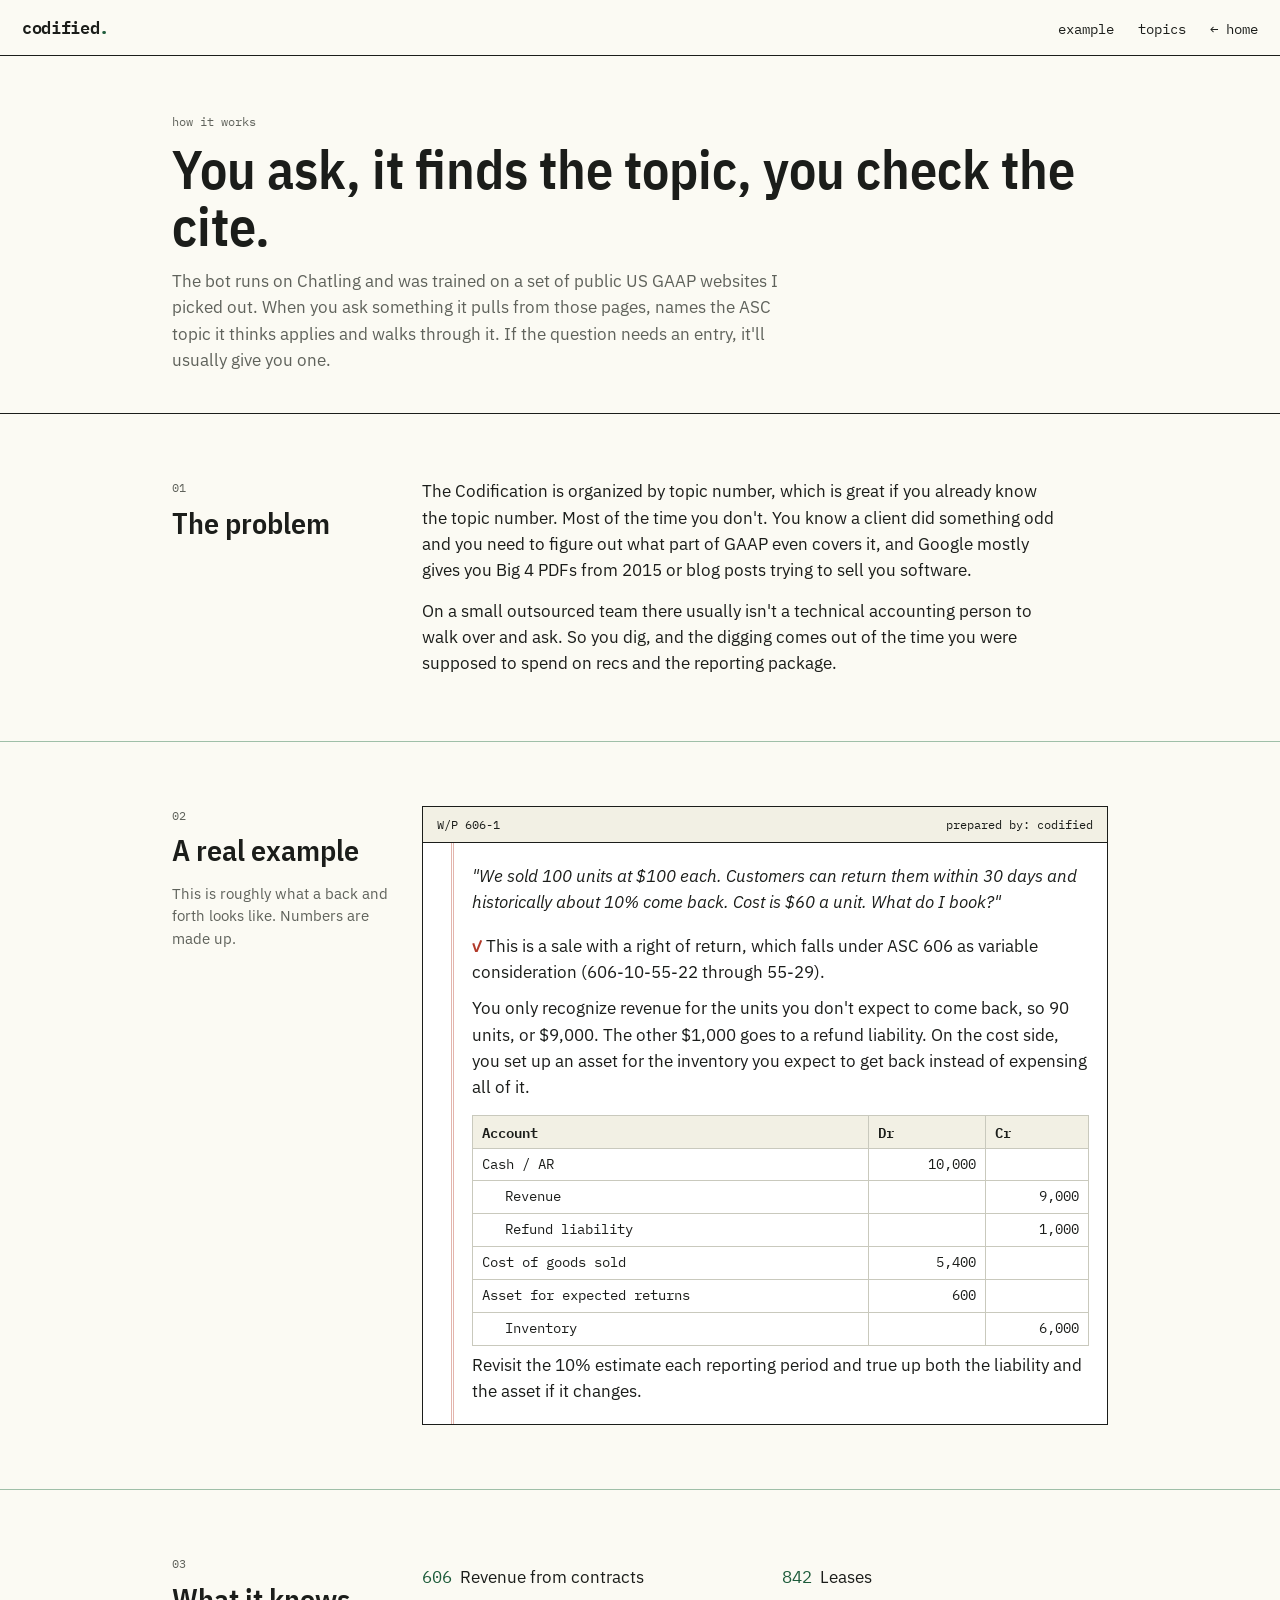
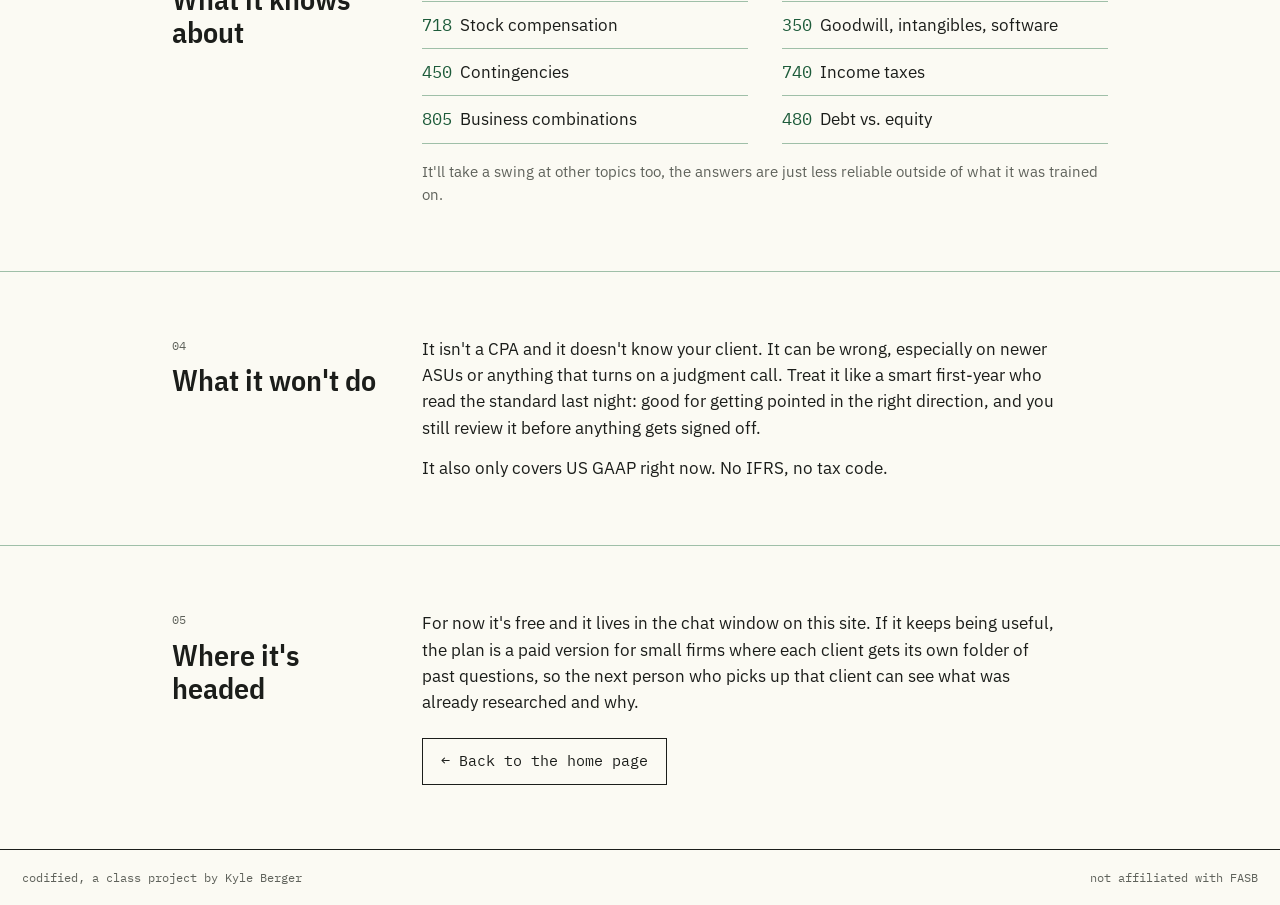
==== services.html @ b6f4003d "Bust stylesheet cache" ====
<!DOCTYPE html>
<html lang="en">
<head>
  <meta charset="UTF-8">
  <meta name="viewport" content="width=device-width, initial-scale=1.0">
  <title>how it works | codified</title>
  <meta name="description" content="How the Codified chatbot answers US GAAP questions, with a worked example.">
  <link rel="preconnect" href="https://fonts.googleapis.com">
  <link rel="preconnect" href="https://fonts.gstatic.com" crossorigin>
  <link href="https://fonts.googleapis.com/css2?family=IBM+Plex+Mono:wght@400;600&family=IBM+Plex+Sans+Condensed:wght@600&family=IBM+Plex+Sans:ital,wght@0,400;0,600;1,400&display=swap" rel="stylesheet">
  <link rel="stylesheet" href="style.css?v=2">
</head>
<body>

  <div class="bar">
    <a class="mark" href="index.html">codified<b>.</b></a>
    <nav>
      <a href="#example">example</a>
      <a href="#covers">topics</a>
      <a href="index.html">&larr; home</a>
    </nav>
  </div>

  <header class="pagehead">
    <div class="wrap">
      <span class="label">how it works</span>
      <h1>You ask, it finds the topic, you check the cite.</h1>
      <p>The bot runs on Chatling and was trained on a set of public US GAAP websites I picked out. When you ask something it pulls from those pages, names the ASC topic it thinks applies and walks through it. If the question needs an entry, it'll usually give you one.</p>
    </div>
  </header>

  <section class="block">
    <div class="wrap split">
      <div><span class="label">01</span><h2>The problem</h2></div>
      <div class="prose">
        <p>The Codification is organized by topic number, which is great if you already know the topic number. Most of the time you don't. You know a client did something odd and you need to figure out what part of GAAP even covers it, and Google mostly gives you Big 4 PDFs from 2015 or blog posts trying to sell you software.</p>
        <p>On a small outsourced team there usually isn't a technical accounting person to walk over and ask. So you dig, and the digging comes out of the time you were supposed to spend on recs and the reporting package.</p>
      </div>
    </div>
  </section>

  <section class="block" id="example">
    <div class="wrap split">
      <div><span class="label">02</span><h2>A real example</h2><p style="color:var(--pencil);font-size:.92rem;margin-top:10px">This is roughly what a back and forth looks like. Numbers are made up.</p></div>
      <div class="workpaper">
        <div class="wp-top"><span>W/P 606-1</span><span>prepared by: codified</span></div>
        <div class="wp-body">
          <p class="wp-q">"We sold 100 units at $100 each. Customers can return them within 30 days and historically about 10% come back. Cost is $60 a unit. What do I book?"</p>
          <div class="wp-a">
            <p><span class="tick">&#10003;</span> This is a sale with a right of return, which falls under ASC 606 as variable consideration (606-10-55-22 through 55-29).</p>
            <p>You only recognize revenue for the units you don't expect to come back, so 90 units, or $9,000. The other $1,000 goes to a refund liability. On the cost side, you set up an asset for the inventory you expect to get back instead of expensing all of it.</p>
            <table class="je">
              <tr><th>Account</th><th>Dr</th><th>Cr</th></tr>
              <tr><td>Cash / AR</td><td class="n">10,000</td><td></td></tr>
              <tr><td class="cr">Revenue</td><td></td><td class="n">9,000</td></tr>
              <tr><td class="cr">Refund liability</td><td></td><td class="n">1,000</td></tr>
              <tr><td>Cost of goods sold</td><td class="n">5,400</td><td></td></tr>
              <tr><td>Asset for expected returns</td><td class="n">600</td><td></td></tr>
              <tr><td class="cr">Inventory</td><td></td><td class="n">6,000</td></tr>
            </table>
            <p>Revisit the 10% estimate each reporting period and true up both the liability and the asset if it changes.</p>
          </div>
        </div>
      </div>
    </div>
  </section>

  <section class="block" id="covers">
    <div class="wrap split">
      <div><span class="label">03</span><h2>What it knows about</h2></div>
      <div>
        <div class="topics">
          <div><code>606</code>Revenue from contracts</div>
          <div><code>842</code>Leases</div>
          <div><code>718</code>Stock compensation</div>
          <div><code>350</code>Goodwill, intangibles, software</div>
          <div><code>450</code>Contingencies</div>
          <div><code>740</code>Income taxes</div>
          <div><code>805</code>Business combinations</div>
          <div><code>480</code>Debt vs. equity</div>
        </div>
        <p style="margin-top:16px;color:var(--pencil);font-size:.95rem">It'll take a swing at other topics too, the answers are just less reliable outside of what it was trained on.</p>
      </div>
    </div>
  </section>

  <section class="block">
    <div class="wrap split">
      <div><span class="label">04</span><h2>What it won't do</h2></div>
      <div class="prose">
        <p>It isn't a CPA and it doesn't know your client. It can be wrong, especially on newer ASUs or anything that turns on a judgment call. Treat it like a smart first-year who read the standard last night: good for getting pointed in the right direction, and you still review it before anything gets signed off.</p>
        <p>It also only covers US GAAP right now. No IFRS, no tax code.</p>
      </div>
    </div>
  </section>

  <section class="block">
    <div class="wrap split">
      <div><span class="label">05</span><h2>Where it's headed</h2></div>
      <div class="prose">
        <p>For now it's free and it lives in the chat window on this site. If it keeps being useful, the plan is a paid version for small firms where each client gets its own folder of past questions, so the next person who picks up that client can see what was already researched and why.</p>
        <p style="margin-top:22px"><a class="btn plain" href="index.html">&larr; Back to the home page</a></p>
      </div>
    </div>
  </section>

  <footer>
    <span>codified, a class project by Kyle Berger</span>
    <span>not affiliated with FASB</span>
  </footer>

  <!-- chatbot -->
  <script> window.chtlConfig = { chatbotId: "2734689497" } </script>
  <script async data-id="2734689497" id="chtl-script" type="text/javascript" src="https://chatling.ai/js/embed.js"></script>
</body>
</html>
---- style.css ----
:root {
  --paper: #fbfaf3;
  --paper-2: #f2f0e4;
  --rule: #cfe0d3;
  --rule-strong: #9fbfa8;
  --ink: #1b1d1a;
  --pencil: #5f625b;
  --green: #1d5b3a;
  --green-dark: #123d27;
  --red: #b23a2a;
  --mono: "IBM Plex Mono", ui-monospace, Menlo, Consolas, monospace;
  --sans: "IBM Plex Sans", Arial, sans-serif;
  --cond: "IBM Plex Sans Condensed", "Arial Narrow", sans-serif;
}

* { box-sizing: border-box; margin: 0; padding: 0; }
body {
  font-family: var(--sans);
  font-size: 17px;
  line-height: 1.55;
  color: var(--ink);
  background: var(--paper);
}
a { color: var(--green); }
.wrap { max-width: 980px; margin: 0 auto; padding: 0 22px; }

/* top bar */
.bar {
  display: flex; justify-content: space-between; align-items: baseline;
  padding: 14px 22px; border-bottom: 1px solid var(--ink);
  background: var(--paper); position: relative; z-index: 5;
}
.mark { font-family: var(--mono); font-weight: 600; font-size: 1.05rem; color: var(--ink); text-decoration: none; letter-spacing: -0.02em; }
.mark b { color: var(--green); }
.bar nav a { font-family: var(--mono); font-size: 0.85rem; color: var(--ink); margin-left: 20px; text-decoration: none; }
.bar nav a:hover { text-decoration: underline; }

/* hero */
.hero { position: relative; height: 82vh; min-height: 520px; overflow: hidden; background: #222; border-bottom: 1px solid var(--ink); }
.hero video { position: absolute; inset: 0; width: 100%; height: 100%; object-fit: cover; }
.hero-text {
  position: absolute; left: 0; bottom: 0; max-width: 620px;
  background: var(--paper); padding: 26px 30px 28px 22px;
  border-top: 1px solid var(--ink); border-right: 1px solid var(--ink);
}
.hero-text h1 { font-family: var(--cond); font-weight: 600; font-size: clamp(2rem, 4.6vw, 3.2rem); line-height: 1.05; letter-spacing: -0.01em; margin-bottom: 12px; }
.hero-text p { color: var(--pencil); margin-bottom: 18px; }

.btn {
  display: inline-block; font-family: var(--mono); font-size: 0.92rem;
  background: var(--green); color: #fff; text-decoration: none;
  padding: 11px 18px; border: 1px solid var(--green-dark);
}
.btn:hover { background: var(--green-dark); }
.btn.plain { background: transparent; color: var(--ink); border-color: var(--ink); }
.btn.plain:hover { background: var(--paper-2); }

/* sections */
.block { padding: 64px 0; border-bottom: 1px solid var(--rule-strong); }
.block:last-of-type { border-bottom: 0; }
h2 { font-family: var(--cond); font-weight: 600; font-size: 1.9rem; line-height: 1.1; margin-bottom: 16px; }
.label { font-family: var(--mono); font-size: 0.78rem; color: var(--pencil); display: block; margin-bottom: 8px; }
.prose { max-width: 640px; }
.prose p + p { margin-top: 14px; }

.split { display: grid; grid-template-columns: 220px 1fr; gap: 30px; }

/* question rows */
.qlist { list-style: none; border-top: 1px solid var(--ink); }
.qlist li { display: grid; grid-template-columns: 90px 1fr; gap: 16px; padding: 12px 0; border-bottom: 1px solid var(--rule-strong); }
.qlist code { font-family: var(--mono); color: var(--green); font-size: 0.9rem; padding-top: 2px; }

/* adding machine tape (x-factor) */
.tape-zone { background: var(--paper-2); }
.tape-layout { display: grid; grid-template-columns: 1fr 340px; gap: 40px; align-items: start; }
.tape {
  background: #fffef9; font-family: var(--mono); font-size: 0.95rem;
  padding: 22px 22px 30px; border: 1px solid #ddd8c4;
  box-shadow: 2px 3px 0 #d8d3bd;
  -webkit-mask: linear-gradient(#000 0 0) top/100% calc(100% - 10px) no-repeat,
    radial-gradient(circle 6px at 8px 100%, transparent 6px, #000 6.5px) bottom/16px 12px repeat-x;
          mask: linear-gradient(#000 0 0) top/100% calc(100% - 10px) no-repeat,
    radial-gradient(circle 6px at 8px 100%, transparent 6px, #000 6.5px) bottom/16px 12px repeat-x;
}
.tape .line { display: flex; justify-content: space-between; padding: 3px 0; opacity: 0; }
.tape .line.on { opacity: 1; }
.tape .line span:last-child { min-width: 7ch; text-align: right; }
.tape .desc { color: var(--pencil); font-size: 0.82rem; }
.tape .total { margin-top: 8px; padding-top: 8px; border-top: 1px dashed #aaa; font-weight: 600; }
.tape .total span:last-child { border-bottom: 3px double var(--ink); }
.tape .neg { color: var(--red); }
.tape-head { text-align: center; color: var(--pencil); font-size: 0.78rem; margin-bottom: 12px; letter-spacing: 0.08em; }

.xnote { margin-top: 34px; font-size: 0.9rem; color: var(--pencil); max-width: 640px; border-top: 1px solid var(--ink); padding-top: 12px; }

/* page 2 */
.pagehead { padding: 56px 0 40px; border-bottom: 1px solid var(--ink); }
.pagehead h1 { font-family: var(--cond); font-weight: 600; font-size: clamp(2.2rem, 5vw, 3.4rem); line-height: 1.05; margin-bottom: 14px; }
.pagehead p { max-width: 640px; color: var(--pencil); }

.workpaper { border: 1px solid var(--ink); background: #fff; }
.wp-top { display: flex; justify-content: space-between; font-family: var(--mono); font-size: 0.78rem; padding: 8px 14px; border-bottom: 1px solid var(--ink); background: var(--paper-2); }
.wp-body { padding: 20px 18px; border-left: 3px double #e3b5ad; margin-left: 28px; }
.wp-q { font-style: italic; margin-bottom: 16px; }
.wp-a p + p { margin-top: 10px; }
.tick { font-family: var(--mono); color: var(--red); font-weight: 600; }
.je { width: 100%; border-collapse: collapse; font-family: var(--mono); font-size: 0.88rem; margin: 14px 0 6px; background: #fff; }
.je th, .je td { border: 1px solid #c9c9bd; padding: 5px 9px; text-align: left; }
.je th { background: var(--paper-2); font-weight: 600; }
.je td.n { text-align: right; }
.je td.cr { padding-left: 32px; }

.topics { display: grid; grid-template-columns: 1fr 1fr; column-gap: 34px; }
.topics div { padding: 10px 0; border-bottom: 1px solid var(--rule-strong); }
.topics code { font-family: var(--mono); color: var(--green); margin-right: 8px; }

footer { border-top: 1px solid var(--ink); padding: 18px 22px; font-family: var(--mono); font-size: 0.78rem; color: var(--pencil); display: flex; justify-content: space-between; flex-wrap: wrap; gap: 8px; }

@media (max-width: 780px) {
  .split, .tape-layout, .topics { grid-template-columns: 1fr; }
  .hero-text { right: 0; max-width: none; border-right: 0; }
  .bar nav a { margin-left: 12px; }
  .qlist li { grid-template-columns: 70px 1fr; }
}
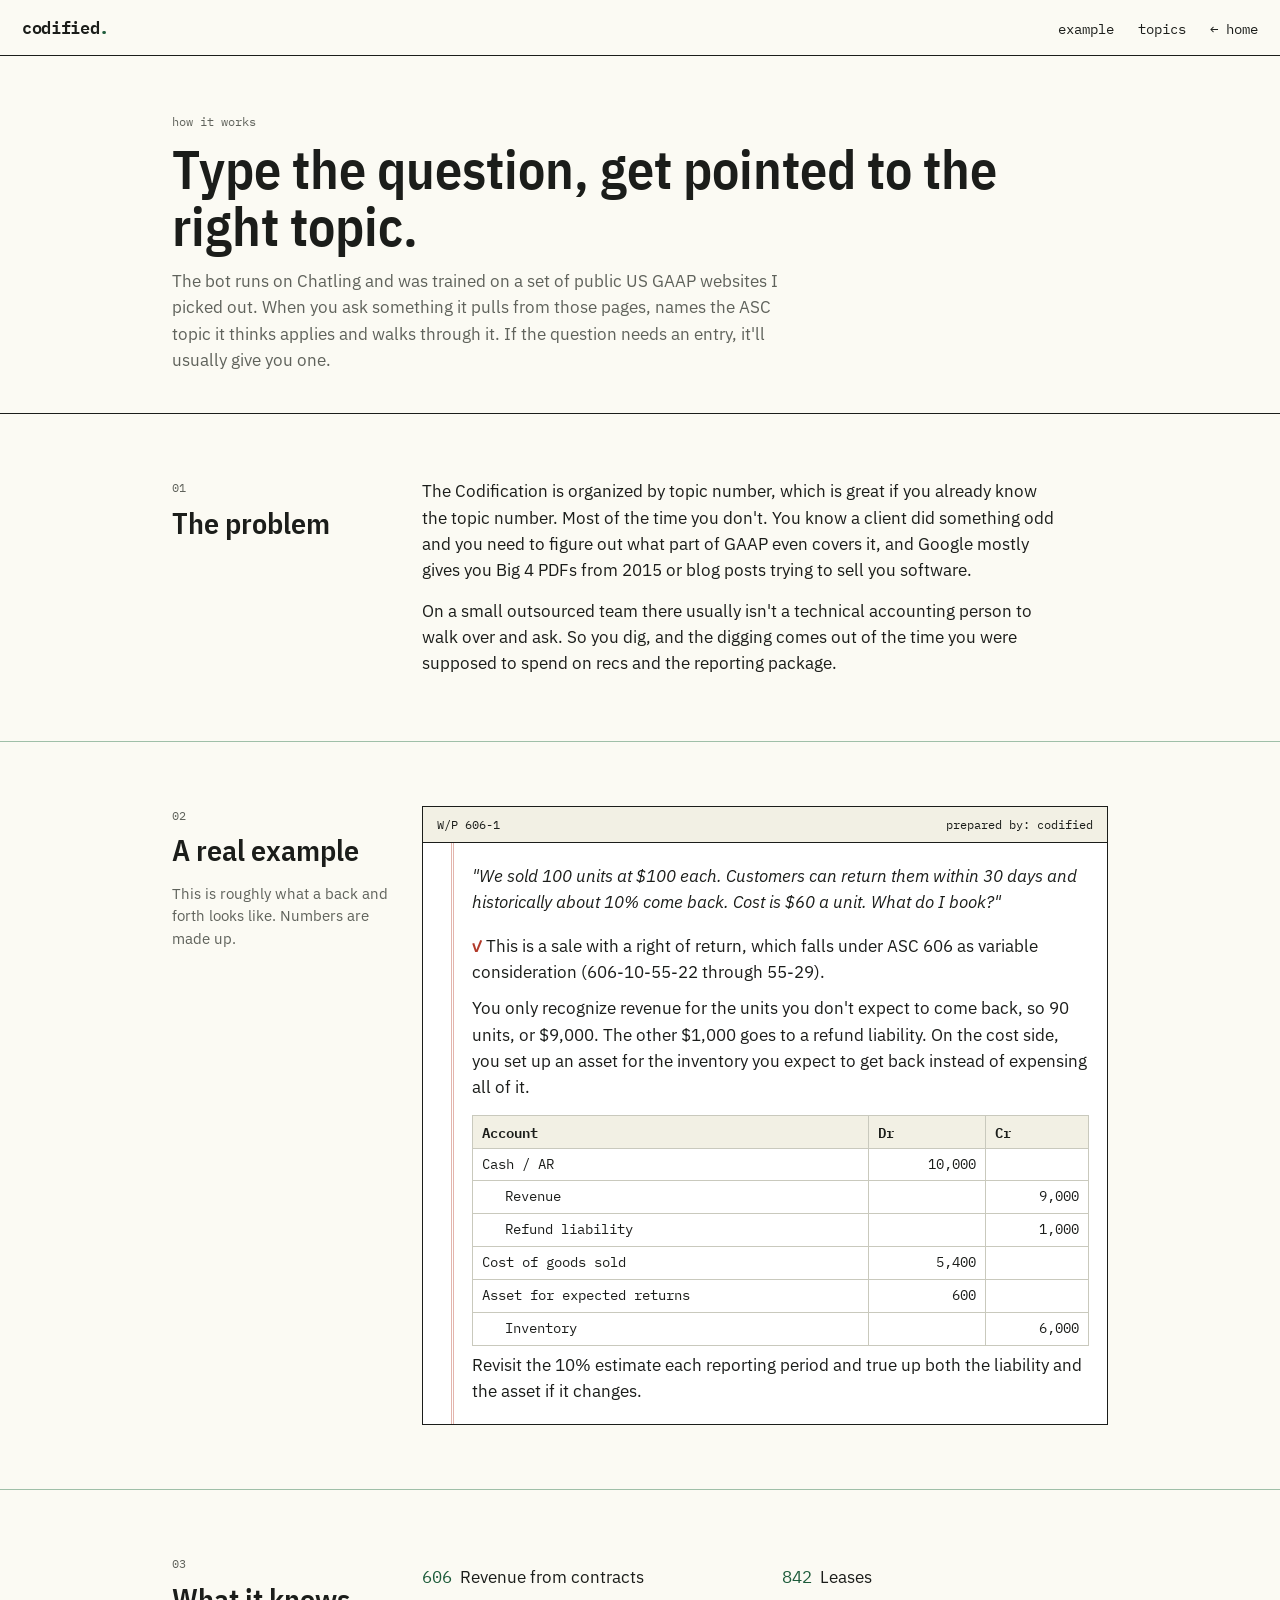
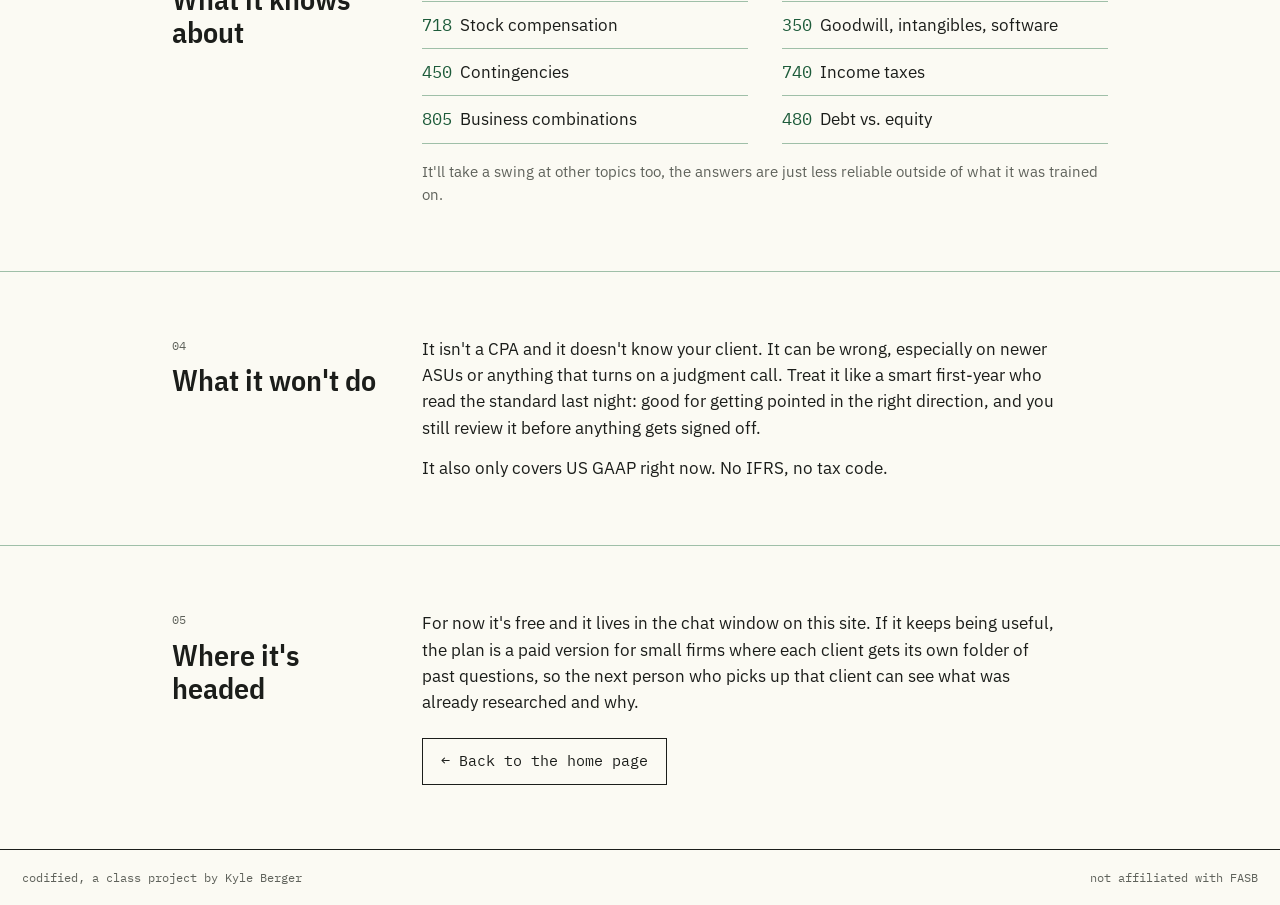
==== commit 197f5757: "Tweak page 2 headline" ====
--- a/services.html
+++ b/services.html
@@ -24,7 +24,7 @@
   <header class="pagehead">
     <div class="wrap">
       <span class="label">how it works</span>
-      <h1>You ask, it finds the topic, you check the cite.</h1>
+      <h1>Type the question, get pointed to the right topic.</h1>
       <p>The bot runs on Chatling and was trained on a set of public US GAAP websites I picked out. When you ask something it pulls from those pages, names the ASC topic it thinks applies and walks through it. If the question needs an entry, it'll usually give you one.</p>
     </div>
   </header>
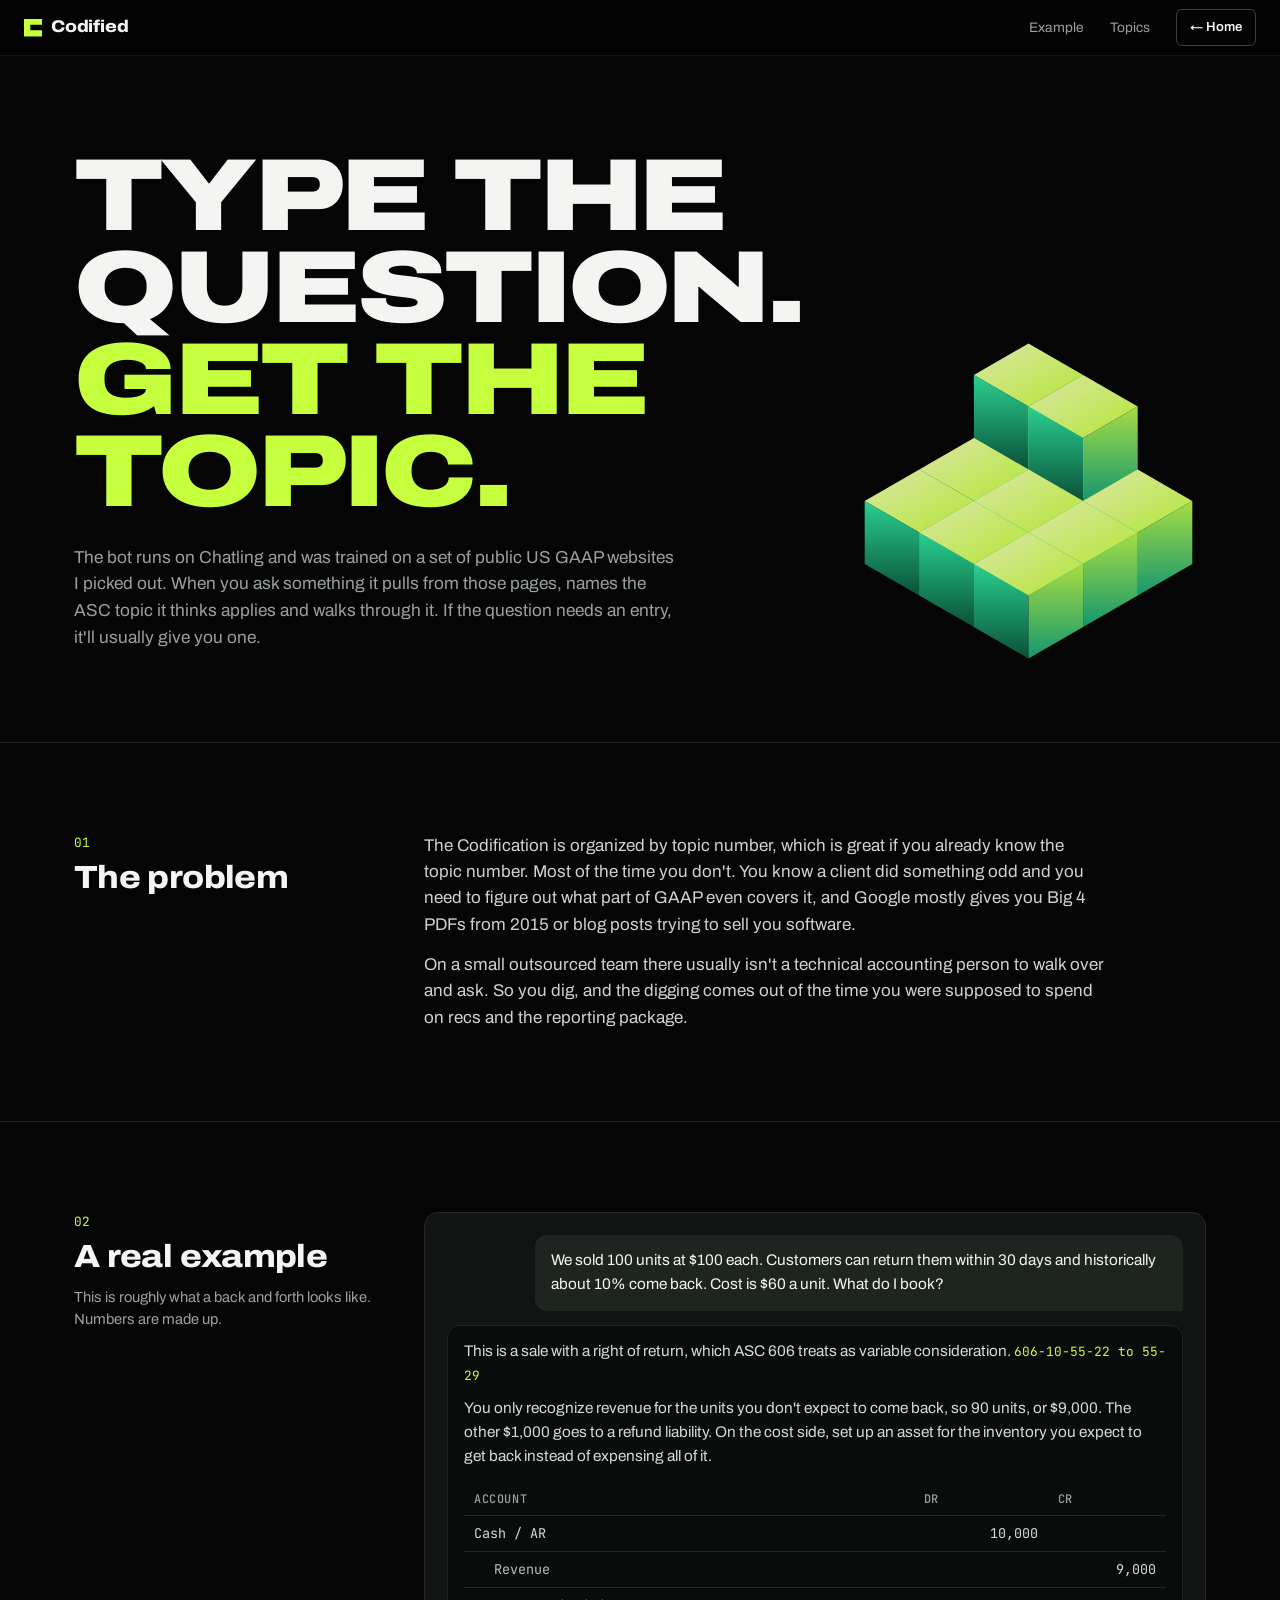
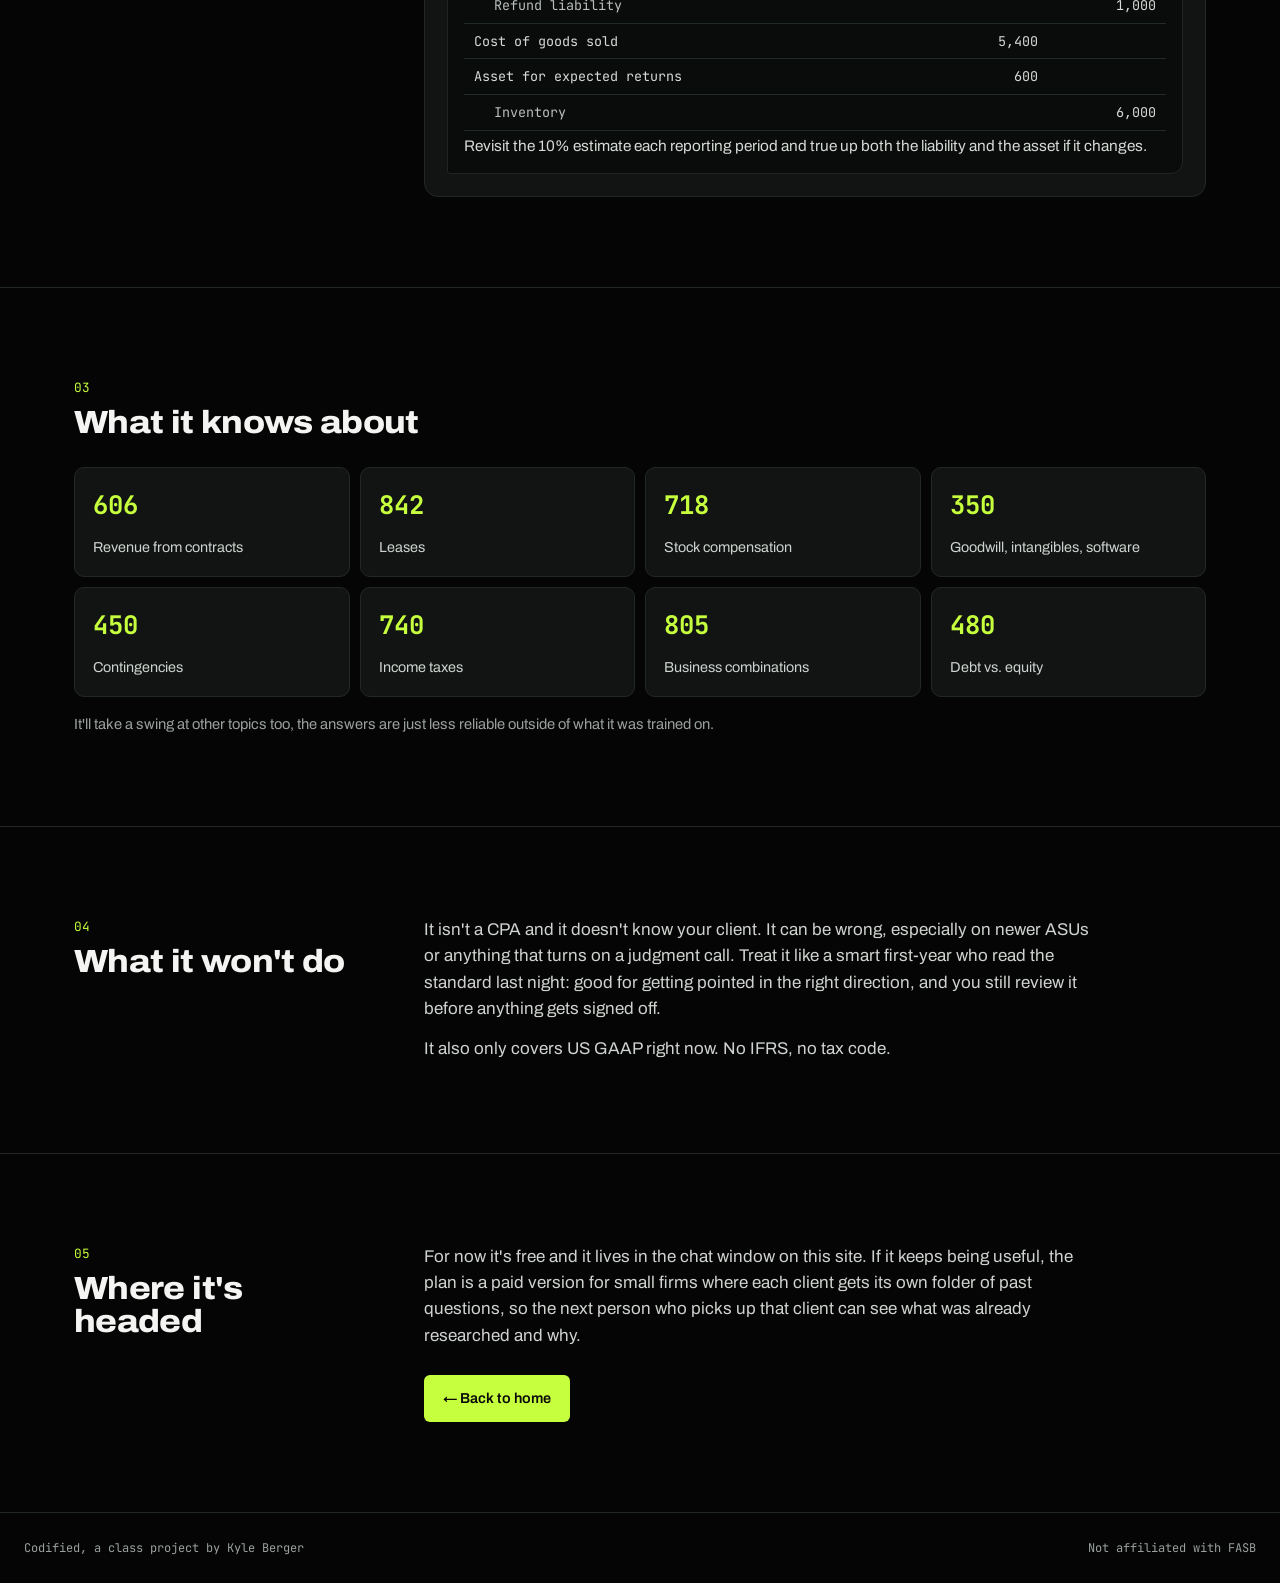
==== commit fb1a1aa9: "Dark tech redesign" ====
--- a/services.html
+++ b/services.html
@@ -3,35 +3,53 @@
 <head>
   <meta charset="UTF-8">
   <meta name="viewport" content="width=device-width, initial-scale=1.0">
-  <title>how it works | codified</title>
+  <title>How it works | Codified</title>
   <meta name="description" content="How the Codified chatbot answers US GAAP questions, with a worked example.">
   <link rel="preconnect" href="https://fonts.googleapis.com">
   <link rel="preconnect" href="https://fonts.gstatic.com" crossorigin>
-  <link href="https://fonts.googleapis.com/css2?family=IBM+Plex+Mono:wght@400;600&family=IBM+Plex+Sans+Condensed:wght@600&family=IBM+Plex+Sans:ital,wght@0,400;0,600;1,400&display=swap" rel="stylesheet">
-  <link rel="stylesheet" href="style.css?v=2">
+  <link href="https://fonts.googleapis.com/css2?family=Archivo:wdth,wght@62..125,100..900&family=JetBrains+Mono:wght@400;700&display=swap" rel="stylesheet">
+  <link rel="stylesheet" href="style.css?v=3">
 </head>
 <body>
 
-  <div class="bar">
-    <a class="mark" href="index.html">codified<b>.</b></a>
-    <nav>
-      <a href="#example">example</a>
-      <a href="#covers">topics</a>
-      <a href="index.html">&larr; home</a>
-    </nav>
-  </div>
+  <svg width="0" height="0" style="position:absolute" aria-hidden="true">
+    <defs>
+      <linearGradient id="gTop" x1="0" y1="0" x2="1" y2="1"><stop offset="0" stop-color="#f3ffb8"/><stop offset="1" stop-color="#c6ff3d"/></linearGradient>
+      <linearGradient id="gLeft" x1="0" y1="0" x2="0" y2="1"><stop offset="0" stop-color="#2ee6a0"/><stop offset="1" stop-color="#0b5a3e"/></linearGradient>
+      <linearGradient id="gRight" x1="0" y1="0" x2="0" y2="1"><stop offset="0" stop-color="#b8f54a"/><stop offset="1" stop-color="#17a77a"/></linearGradient>
+      <g id="cube">
+        <polygon points="0,0 52,30 0,60 -52,30" fill="url(#gTop)"/>
+        <polygon points="-52,30 0,60 0,120 -52,90" fill="url(#gLeft)"/>
+        <polygon points="0,60 52,30 52,90 0,120" fill="url(#gRight)"/>
+      </g>
+    </defs>
+  </svg>
 
-  <header class="pagehead">
-    <div class="wrap">
-      <span class="label">how it works</span>
-      <h1>Type the question, get pointed to the right topic.</h1>
+  <nav class="nav">
+    <a class="logo" href="index.html"><i></i>Codified</a>
+    <div class="nav-links">
+      <a class="hide-sm" href="#example">Example</a>
+      <a class="hide-sm" href="#topics">Topics</a>
+      <a class="btn btn-line btn-sm" href="index.html">&larr; Home</a>
+    </div>
+  </nav>
+
+  <header class="p2-hero">
+    <div class="wrap" style="position:relative">
+      <svg class="blocks" viewBox="60 50 400 380" aria-hidden="true">
+        <use href="#cube" x="230" y="180"/><use href="#cube" x="230" y="120"/>
+        <use href="#cube" x="282" y="210"/><use href="#cube" x="178" y="210"/><use href="#cube" x="282" y="150"/>
+        <use href="#cube" x="334" y="240"/><use href="#cube" x="230" y="240"/><use href="#cube" x="126" y="240"/>
+        <use href="#cube" x="282" y="270"/><use href="#cube" x="178" y="270"/><use href="#cube" x="230" y="300"/>
+      </svg>
+      <h1>Type the question.<br><span class="lime">Get the topic.</span></h1>
       <p>The bot runs on Chatling and was trained on a set of public US GAAP websites I picked out. When you ask something it pulls from those pages, names the ASC topic it thinks applies and walks through it. If the question needs an entry, it'll usually give you one.</p>
     </div>
   </header>
 
-  <section class="block">
-    <div class="wrap split">
-      <div><span class="label">01</span><h2>The problem</h2></div>
+  <section class="sec">
+    <div class="wrap sec-grid">
+      <div><div class="num">01</div><h2>The problem</h2></div>
       <div class="prose">
         <p>The Codification is organized by topic number, which is great if you already know the topic number. Most of the time you don't. You know a client did something odd and you need to figure out what part of GAAP even covers it, and Google mostly gives you Big 4 PDFs from 2015 or blog posts trying to sell you software.</p>
         <p>On a small outsourced team there usually isn't a technical accounting person to walk over and ask. So you dig, and the digging comes out of the time you were supposed to spend on recs and the reporting package.</p>
@@ -39,54 +57,49 @@
     </div>
   </section>
 
-  <section class="block" id="example">
-    <div class="wrap split">
-      <div><span class="label">02</span><h2>A real example</h2><p style="color:var(--pencil);font-size:.92rem;margin-top:10px">This is roughly what a back and forth looks like. Numbers are made up.</p></div>
-      <div class="workpaper">
-        <div class="wp-top"><span>W/P 606-1</span><span>prepared by: codified</span></div>
-        <div class="wp-body">
-          <p class="wp-q">"We sold 100 units at $100 each. Customers can return them within 30 days and historically about 10% come back. Cost is $60 a unit. What do I book?"</p>
-          <div class="wp-a">
-            <p><span class="tick">&#10003;</span> This is a sale with a right of return, which falls under ASC 606 as variable consideration (606-10-55-22 through 55-29).</p>
-            <p>You only recognize revenue for the units you don't expect to come back, so 90 units, or $9,000. The other $1,000 goes to a refund liability. On the cost side, you set up an asset for the inventory you expect to get back instead of expensing all of it.</p>
-            <table class="je">
-              <tr><th>Account</th><th>Dr</th><th>Cr</th></tr>
-              <tr><td>Cash / AR</td><td class="n">10,000</td><td></td></tr>
-              <tr><td class="cr">Revenue</td><td></td><td class="n">9,000</td></tr>
-              <tr><td class="cr">Refund liability</td><td></td><td class="n">1,000</td></tr>
-              <tr><td>Cost of goods sold</td><td class="n">5,400</td><td></td></tr>
-              <tr><td>Asset for expected returns</td><td class="n">600</td><td></td></tr>
-              <tr><td class="cr">Inventory</td><td></td><td class="n">6,000</td></tr>
-            </table>
-            <p>Revisit the 10% estimate each reporting period and true up both the liability and the asset if it changes.</p>
-          </div>
+  <section class="sec" id="example">
+    <div class="wrap sec-grid">
+      <div><div class="num">02</div><h2>A real example</h2><p class="side">This is roughly what a back and forth looks like. Numbers are made up.</p></div>
+      <div class="chat">
+        <div class="msg user">We sold 100 units at $100 each. Customers can return them within 30 days and historically about 10% come back. Cost is $60 a unit. What do I book?</div>
+        <div class="msg bot">
+          <p>This is a sale with a right of return, which ASC 606 treats as variable consideration. <span class="cite">606-10-55-22 to 55-29</span></p>
+          <p>You only recognize revenue for the units you don't expect to come back, so 90 units, or $9,000. The other $1,000 goes to a refund liability. On the cost side, set up an asset for the inventory you expect to get back instead of expensing all of it.</p>
+          <table class="je">
+            <tr><th>Account</th><th>Dr</th><th>Cr</th></tr>
+            <tr><td>Cash / AR</td><td class="n">10,000</td><td></td></tr>
+            <tr><td class="cr">Revenue</td><td></td><td class="n">9,000</td></tr>
+            <tr><td class="cr">Refund liability</td><td></td><td class="n">1,000</td></tr>
+            <tr><td>Cost of goods sold</td><td class="n">5,400</td><td></td></tr>
+            <tr><td>Asset for expected returns</td><td class="n">600</td><td></td></tr>
+            <tr><td class="cr">Inventory</td><td></td><td class="n">6,000</td></tr>
+          </table>
+          <p>Revisit the 10% estimate each reporting period and true up both the liability and the asset if it changes.</p>
         </div>
       </div>
     </div>
   </section>
 
-  <section class="block" id="covers">
-    <div class="wrap split">
-      <div><span class="label">03</span><h2>What it knows about</h2></div>
-      <div>
-        <div class="topics">
-          <div><code>606</code>Revenue from contracts</div>
-          <div><code>842</code>Leases</div>
-          <div><code>718</code>Stock compensation</div>
-          <div><code>350</code>Goodwill, intangibles, software</div>
-          <div><code>450</code>Contingencies</div>
-          <div><code>740</code>Income taxes</div>
-          <div><code>805</code>Business combinations</div>
-          <div><code>480</code>Debt vs. equity</div>
-        </div>
-        <p style="margin-top:16px;color:var(--pencil);font-size:.95rem">It'll take a swing at other topics too, the answers are just less reliable outside of what it was trained on.</p>
+  <section class="sec" id="topics">
+    <div class="wrap">
+      <div class="num">03</div><h2 style="margin-bottom:28px">What it knows about</h2>
+      <div class="topics">
+        <div class="topic"><code>606</code><span>Revenue from contracts</span></div>
+        <div class="topic"><code>842</code><span>Leases</span></div>
+        <div class="topic"><code>718</code><span>Stock compensation</span></div>
+        <div class="topic"><code>350</code><span>Goodwill, intangibles, software</span></div>
+        <div class="topic"><code>450</code><span>Contingencies</span></div>
+        <div class="topic"><code>740</code><span>Income taxes</span></div>
+        <div class="topic"><code>805</code><span>Business combinations</span></div>
+        <div class="topic"><code>480</code><span>Debt vs. equity</span></div>
       </div>
+      <p class="note">It'll take a swing at other topics too, the answers are just less reliable outside of what it was trained on.</p>
     </div>
   </section>
 
-  <section class="block">
-    <div class="wrap split">
-      <div><span class="label">04</span><h2>What it won't do</h2></div>
+  <section class="sec">
+    <div class="wrap sec-grid">
+      <div><div class="num">04</div><h2>What it won't do</h2></div>
       <div class="prose">
         <p>It isn't a CPA and it doesn't know your client. It can be wrong, especially on newer ASUs or anything that turns on a judgment call. Treat it like a smart first-year who read the standard last night: good for getting pointed in the right direction, and you still review it before anything gets signed off.</p>
         <p>It also only covers US GAAP right now. No IFRS, no tax code.</p>
@@ -94,19 +107,19 @@
     </div>
   </section>
 
-  <section class="block">
-    <div class="wrap split">
-      <div><span class="label">05</span><h2>Where it's headed</h2></div>
+  <section class="sec">
+    <div class="wrap sec-grid">
+      <div><div class="num">05</div><h2>Where it's headed</h2></div>
       <div class="prose">
         <p>For now it's free and it lives in the chat window on this site. If it keeps being useful, the plan is a paid version for small firms where each client gets its own folder of past questions, so the next person who picks up that client can see what was already researched and why.</p>
-        <p style="margin-top:22px"><a class="btn plain" href="index.html">&larr; Back to the home page</a></p>
+        <p style="margin-top:26px"><a class="btn btn-lime" href="index.html">&larr; Back to home</a></p>
       </div>
     </div>
   </section>
 
   <footer>
-    <span>codified, a class project by Kyle Berger</span>
-    <span>not affiliated with FASB</span>
+    <span>Codified, a class project by Kyle Berger</span>
+    <span>Not affiliated with FASB</span>
   </footer>
 
   <!-- chatbot -->
--- a/style.css
+++ b/style.css
@@ -1,124 +1,176 @@
 :root {
-  --paper: #fbfaf3;
-  --paper-2: #f2f0e4;
-  --rule: #cfe0d3;
-  --rule-strong: #9fbfa8;
-  --ink: #1b1d1a;
-  --pencil: #5f625b;
-  --green: #1d5b3a;
-  --green-dark: #123d27;
-  --red: #b23a2a;
-  --mono: "IBM Plex Mono", ui-monospace, Menlo, Consolas, monospace;
-  --sans: "IBM Plex Sans", Arial, sans-serif;
-  --cond: "IBM Plex Sans Condensed", "Arial Narrow", sans-serif;
+  --bg: #050505;
+  --bg-2: #0d0f0e;
+  --card: #111413;
+  --line: #222826;
+  --text: #f4f5f2;
+  --dim: #9aa19d;
+  --lime: #c6ff3d;
+  --teal: #22d39a;
+  --display: "Archivo", "Arial Black", sans-serif;
+  --mono: "JetBrains Mono", ui-monospace, Menlo, monospace;
 }
 
 * { box-sizing: border-box; margin: 0; padding: 0; }
+html { scroll-behavior: smooth; }
 body {
-  font-family: var(--sans);
+  font-family: var(--display);
+  font-stretch: 100%;
+  background: var(--bg);
+  color: var(--text);
   font-size: 17px;
   line-height: 1.55;
-  color: var(--ink);
-  background: var(--paper);
+  -webkit-font-smoothing: antialiased;
 }
-a { color: var(--green); }
-.wrap { max-width: 980px; margin: 0 auto; padding: 0 22px; }
+a { color: inherit; }
+.wrap { max-width: 1180px; margin: 0 auto; padding: 0 24px; }
+.lime { color: var(--lime); }
 
-/* top bar */
-.bar {
-  display: flex; justify-content: space-between; align-items: baseline;
-  padding: 14px 22px; border-bottom: 1px solid var(--ink);
-  background: var(--paper); position: relative; z-index: 5;
+/* nav */
+.nav {
+  position: fixed; top: 0; left: 0; right: 0; z-index: 40;
+  display: flex; align-items: center; justify-content: space-between;
+  height: 56px; padding: 0 24px;
+  background: rgba(5,5,5,.72); backdrop-filter: saturate(160%) blur(14px);
+  border-bottom: 1px solid rgba(255,255,255,.06);
 }
-.mark { font-family: var(--mono); font-weight: 600; font-size: 1.05rem; color: var(--ink); text-decoration: none; letter-spacing: -0.02em; }
-.mark b { color: var(--green); }
-.bar nav a { font-family: var(--mono); font-size: 0.85rem; color: var(--ink); margin-left: 20px; text-decoration: none; }
-.bar nav a:hover { text-decoration: underline; }
+.logo { display: flex; align-items: center; gap: 9px; font-weight: 800; font-stretch: 112%; text-decoration: none; letter-spacing: -.01em; }
+.logo i { width: 18px; height: 18px; background: var(--lime); display: block; clip-path: polygon(0 0, 100% 0, 100% 35%, 35% 35%, 35% 65%, 100% 65%, 100% 100%, 0 100%); }
+.nav-links { display: flex; gap: 26px; align-items: center; font-size: .86rem; color: var(--dim); }
+.nav-links a { text-decoration: none; }
+.nav-links a:hover { color: var(--text); }
+
+.btn {
+  display: inline-flex; align-items: center; gap: 8px;
+  font-size: .9rem; font-weight: 600; text-decoration: none;
+  padding: 11px 18px; border-radius: 6px; border: 1px solid transparent;
+  transition: background .15s, border-color .15s, color .15s;
+}
+.btn-lime { background: var(--lime); color: #0a0a0a; }
+.btn-lime:hover { background: #d8ff75; }
+.btn-line { border-color: #3a403d; color: var(--text); }
+.btn-line:hover { border-color: var(--text); }
+.btn-sm { padding: 7px 13px; font-size: .82rem; }
 
 /* hero */
-.hero { position: relative; height: 82vh; min-height: 520px; overflow: hidden; background: #222; border-bottom: 1px solid var(--ink); }
+.hero { position: relative; height: 100vh; min-height: 640px; overflow: hidden; }
 .hero video { position: absolute; inset: 0; width: 100%; height: 100%; object-fit: cover; }
-.hero-text {
-  position: absolute; left: 0; bottom: 0; max-width: 620px;
-  background: var(--paper); padding: 26px 30px 28px 22px;
-  border-top: 1px solid var(--ink); border-right: 1px solid var(--ink);
+.hero::after {
+  content: ""; position: absolute; inset: 0;
+  background: linear-gradient(180deg, rgba(5,5,5,.35) 0%, rgba(5,5,5,.15) 40%, rgba(5,5,5,.85) 85%, var(--bg) 100%);
 }
-.hero-text h1 { font-family: var(--cond); font-weight: 600; font-size: clamp(2rem, 4.6vw, 3.2rem); line-height: 1.05; letter-spacing: -0.01em; margin-bottom: 12px; }
-.hero-text p { color: var(--pencil); margin-bottom: 18px; }
+.hero-inner { position: relative; z-index: 2; height: 100%; display: flex; flex-direction: column; justify-content: space-between; padding: 96px 24px 44px; }
+.mega {
+  font-weight: 900; font-stretch: 125%; text-transform: uppercase;
+  font-size: clamp(3.4rem, 11.5vw, 11rem); line-height: .86; letter-spacing: -.03em;
+}
+.mega span { display: block; }
+.mega span:last-child { text-align: right; }
+.hero-foot { display: flex; justify-content: space-between; align-items: flex-end; gap: 30px; flex-wrap: wrap; }
+.hero-foot .tag { font-family: var(--mono); font-size: .78rem; color: var(--lime); text-transform: uppercase; letter-spacing: .06em; margin-bottom: 10px; }
+.hero-foot p { max-width: 460px; color: #d5d8d4; }
+.hero-ctas { display: flex; gap: 10px; }
 
-.btn {
-  display: inline-block; font-family: var(--mono); font-size: 0.92rem;
-  background: var(--green); color: #fff; text-decoration: none;
-  padding: 11px 18px; border: 1px solid var(--green-dark);
+/* glow section */
+.glow { padding: 120px 0 110px; text-align: center; position: relative; overflow: hidden; }
+.glow .kicker { font-family: var(--mono); color: var(--dim); font-size: .8rem; }
+.glow h2 { font-weight: 800; font-stretch: 110%; font-size: clamp(1.8rem, 4vw, 3rem); line-height: 1.05; margin: 10px auto 0; max-width: 760px; letter-spacing: -.02em; }
+.glowword {
+  font-weight: 900; font-stretch: 125%; font-size: clamp(7rem, 26vw, 22rem); line-height: .9; letter-spacing: -.04em;
+  color: #fff7ea; margin: 30px 0 10px;
+  text-shadow: 0 0 6px #fff, 0 0 24px #ffd9a0, 0 0 60px #ff9d3c, 0 0 120px #ff7a1a, 0 0 200px rgba(255,110,20,.55);
+  animation: hum 4s ease-in-out infinite;
 }
-.btn:hover { background: var(--green-dark); }
-.btn.plain { background: transparent; color: var(--ink); border-color: var(--ink); }
-.btn.plain:hover { background: var(--paper-2); }
+@keyframes hum { 50% { text-shadow: 0 0 4px #fff, 0 0 18px #ffd9a0, 0 0 46px #ff9d3c, 0 0 90px #ff7a1a, 0 0 160px rgba(255,110,20,.45); } }
+.glow .story { max-width: 680px; margin: 0 auto; color: var(--dim); text-align: left; }
+.glow .story p + p { margin-top: 14px; }
 
-/* sections */
-.block { padding: 64px 0; border-bottom: 1px solid var(--rule-strong); }
-.block:last-of-type { border-bottom: 0; }
-h2 { font-family: var(--cond); font-weight: 600; font-size: 1.9rem; line-height: 1.1; margin-bottom: 16px; }
-.label { font-family: var(--mono); font-size: 0.78rem; color: var(--pencil); display: block; margin-bottom: 8px; }
-.prose { max-width: 640px; }
+/* examples (modal-ish) */
+.examples { padding: 110px 0; border-top: 1px solid var(--line); }
+.ex-grid { display: grid; grid-template-columns: 1fr 1fr; gap: 60px; align-items: center; }
+.ex-grid h2 { font-weight: 500; font-size: clamp(2.2rem, 4.6vw, 3.8rem); line-height: 1.02; letter-spacing: -.03em; }
+.ex-grid h2 .lime { font-weight: 500; }
+.ex-grid .sub { color: var(--dim); margin-top: 18px; max-width: 440px; }
+.blocks { width: 100%; max-width: 440px; margin-top: 30px; animation: float 7s ease-in-out infinite; }
+@keyframes float { 50% { transform: translateY(-12px); } }
+.qs { display: grid; gap: 10px; }
+.q {
+  display: grid; grid-template-columns: 88px 1fr; gap: 14px; align-items: start;
+  background: var(--card); border: 1px solid var(--line); border-radius: 10px; padding: 16px 18px;
+  transition: border-color .2s, transform .2s;
+}
+.q:hover { border-color: var(--lime); transform: translateX(4px); }
+.q code { font-family: var(--mono); font-size: .8rem; color: var(--lime); padding-top: 3px; }
+
+/* x-factor counter console */
+.math { padding: 110px 0; border-top: 1px solid var(--line); background: radial-gradient(ellipse at 80% 40%, rgba(198,255,61,.08), transparent 60%); }
+.math-grid { display: grid; grid-template-columns: 1fr 420px; gap: 60px; align-items: center; }
+.math h2 { font-weight: 800; font-stretch: 110%; font-size: clamp(2rem, 4vw, 3rem); letter-spacing: -.02em; line-height: 1.05; margin-bottom: 18px; }
+.math p { color: var(--dim); max-width: 520px; }
+.math p + p { margin-top: 12px; }
+.console {
+  font-family: var(--mono); background: #0a0c0b; border: 1px solid #27302b; border-radius: 12px;
+  box-shadow: 0 30px 80px rgba(0,0,0,.6), 0 0 0 1px rgba(198,255,61,.04) inset;
+  overflow: hidden;
+}
+.console-top { display: flex; gap: 6px; padding: 12px 14px; border-bottom: 1px solid #1d2420; }
+.console-top i { width: 10px; height: 10px; border-radius: 50%; background: #2b332f; display: block; }
+.console-top span { margin-left: auto; font-size: .72rem; color: var(--dim); }
+.console-body { padding: 16px 18px 20px; }
+.row { display: flex; justify-content: space-between; padding: 5px 0; font-size: .9rem; opacity: 0; transform: translateY(6px); transition: opacity .3s, transform .3s; }
+.row.on { opacity: 1; transform: none; }
+.row .d { color: var(--dim); }
+.row .n { color: var(--text); min-width: 6ch; text-align: right; }
+.row.neg .n { color: #ff6b5b; }
+.row.sum { border-top: 1px dashed #2f3833; margin-top: 6px; padding-top: 10px; }
+.row.big .n { color: var(--lime); font-size: 2.2rem; font-weight: 700; text-shadow: 0 0 24px rgba(198,255,61,.45); }
+.row.big .d { align-self: flex-end; padding-bottom: 8px; }
+
+.xnote { margin-top: 70px; padding-top: 18px; border-top: 1px solid var(--line); font-size: .9rem; color: var(--dim); max-width: 660px; }
+.xnote b { color: var(--text); font-weight: 600; }
+
+/* page 2 */
+.p2-hero { padding: 150px 0 90px; position: relative; overflow: hidden; }
+.p2-hero h1 { font-weight: 900; font-stretch: 125%; text-transform: uppercase; font-size: clamp(2.8rem, 8vw, 7rem); line-height: .9; letter-spacing: -.03em; max-width: 1000px; }
+.p2-hero p { color: var(--dim); max-width: 600px; margin-top: 26px; font-size: 1.08rem; }
+.p2-hero .blocks { position: absolute; right: -40px; top: 90px; width: 420px; opacity: .9; z-index: -1; }
+
+.sec { padding: 90px 0; border-top: 1px solid var(--line); }
+.sec-grid { display: grid; grid-template-columns: 300px 1fr; gap: 50px; }
+.sec .num { font-family: var(--mono); color: var(--lime); font-size: .8rem; }
+.sec h2 { font-weight: 800; font-stretch: 110%; font-size: 2rem; line-height: 1.05; letter-spacing: -.02em; margin-top: 8px; }
+.sec .side { color: var(--dim); font-size: .92rem; margin-top: 12px; }
+.prose { max-width: 680px; color: #cfd3cf; }
 .prose p + p { margin-top: 14px; }
 
-.split { display: grid; grid-template-columns: 220px 1fr; gap: 30px; }
+.chat { background: var(--card); border: 1px solid var(--line); border-radius: 14px; padding: 22px; }
+.msg { max-width: 88%; padding: 14px 16px; border-radius: 12px; font-size: .96rem; }
+.msg.user { margin-left: auto; background: #1e2420; color: var(--text); border-bottom-right-radius: 3px; }
+.msg.bot { margin-top: 14px; background: #0a0c0b; border: 1px solid #1f2622; border-bottom-left-radius: 3px; color: #d6dad6; max-width: 100%; }
+.msg.bot p + p { margin-top: 10px; }
+.cite { font-family: var(--mono); font-size: .8rem; color: var(--lime); }
+.je { width: 100%; border-collapse: collapse; font-family: var(--mono); font-size: .84rem; margin: 14px 0 4px; }
+.je th, .je td { padding: 7px 10px; border-bottom: 1px solid #222a26; text-align: left; }
+.je th { color: var(--dim); font-weight: 500; font-size: .74rem; text-transform: uppercase; letter-spacing: .05em; }
+.je td.n { text-align: right; }
+.je td.cr { padding-left: 30px; color: #b9beba; }
 
-/* question rows */
-.qlist { list-style: none; border-top: 1px solid var(--ink); }
-.qlist li { display: grid; grid-template-columns: 90px 1fr; gap: 16px; padding: 12px 0; border-bottom: 1px solid var(--rule-strong); }
-.qlist code { font-family: var(--mono); color: var(--green); font-size: 0.9rem; padding-top: 2px; }
+.topics { display: grid; grid-template-columns: repeat(4, 1fr); gap: 10px; }
+.topic { background: var(--card); border: 1px solid var(--line); border-radius: 10px; padding: 18px; min-height: 110px; display: flex; flex-direction: column; justify-content: space-between; transition: border-color .2s; }
+.topic:hover { border-color: var(--lime); }
+.topic code { font-family: var(--mono); font-size: 1.6rem; font-weight: 700; color: var(--lime); }
+.topic span { color: #cfd3cf; font-size: .9rem; }
+.note { color: var(--dim); font-size: .92rem; margin-top: 16px; }
 
-/* adding machine tape (x-factor) */
-.tape-zone { background: var(--paper-2); }
-.tape-layout { display: grid; grid-template-columns: 1fr 340px; gap: 40px; align-items: start; }
-.tape {
-  background: #fffef9; font-family: var(--mono); font-size: 0.95rem;
-  padding: 22px 22px 30px; border: 1px solid #ddd8c4;
-  box-shadow: 2px 3px 0 #d8d3bd;
-  -webkit-mask: linear-gradient(#000 0 0) top/100% calc(100% - 10px) no-repeat,
-    radial-gradient(circle 6px at 8px 100%, transparent 6px, #000 6.5px) bottom/16px 12px repeat-x;
-          mask: linear-gradient(#000 0 0) top/100% calc(100% - 10px) no-repeat,
-    radial-gradient(circle 6px at 8px 100%, transparent 6px, #000 6.5px) bottom/16px 12px repeat-x;
+footer { border-top: 1px solid var(--line); padding: 26px 24px; display: flex; justify-content: space-between; flex-wrap: wrap; gap: 10px; font-family: var(--mono); font-size: .75rem; color: var(--dim); }
+
+@media (max-width: 860px) {
+  .ex-grid, .math-grid, .sec-grid { grid-template-columns: 1fr; }
+  .topics { grid-template-columns: 1fr 1fr; }
+  .nav-links a.hide-sm { display: none; }
+  .p2-hero .blocks { display: none; }
+  .mega span:last-child { text-align: left; }
 }
-.tape .line { display: flex; justify-content: space-between; padding: 3px 0; opacity: 0; }
-.tape .line.on { opacity: 1; }
-.tape .line span:last-child { min-width: 7ch; text-align: right; }
-.tape .desc { color: var(--pencil); font-size: 0.82rem; }
-.tape .total { margin-top: 8px; padding-top: 8px; border-top: 1px dashed #aaa; font-weight: 600; }
-.tape .total span:last-child { border-bottom: 3px double var(--ink); }
-.tape .neg { color: var(--red); }
-.tape-head { text-align: center; color: var(--pencil); font-size: 0.78rem; margin-bottom: 12px; letter-spacing: 0.08em; }
-
-.xnote { margin-top: 34px; font-size: 0.9rem; color: var(--pencil); max-width: 640px; border-top: 1px solid var(--ink); padding-top: 12px; }
-
-/* page 2 */
-.pagehead { padding: 56px 0 40px; border-bottom: 1px solid var(--ink); }
-.pagehead h1 { font-family: var(--cond); font-weight: 600; font-size: clamp(2.2rem, 5vw, 3.4rem); line-height: 1.05; margin-bottom: 14px; }
-.pagehead p { max-width: 640px; color: var(--pencil); }
-
-.workpaper { border: 1px solid var(--ink); background: #fff; }
-.wp-top { display: flex; justify-content: space-between; font-family: var(--mono); font-size: 0.78rem; padding: 8px 14px; border-bottom: 1px solid var(--ink); background: var(--paper-2); }
-.wp-body { padding: 20px 18px; border-left: 3px double #e3b5ad; margin-left: 28px; }
-.wp-q { font-style: italic; margin-bottom: 16px; }
-.wp-a p + p { margin-top: 10px; }
-.tick { font-family: var(--mono); color: var(--red); font-weight: 600; }
-.je { width: 100%; border-collapse: collapse; font-family: var(--mono); font-size: 0.88rem; margin: 14px 0 6px; background: #fff; }
-.je th, .je td { border: 1px solid #c9c9bd; padding: 5px 9px; text-align: left; }
-.je th { background: var(--paper-2); font-weight: 600; }
-.je td.n { text-align: right; }
-.je td.cr { padding-left: 32px; }
-
-.topics { display: grid; grid-template-columns: 1fr 1fr; column-gap: 34px; }
-.topics div { padding: 10px 0; border-bottom: 1px solid var(--rule-strong); }
-.topics code { font-family: var(--mono); color: var(--green); margin-right: 8px; }
-
-footer { border-top: 1px solid var(--ink); padding: 18px 22px; font-family: var(--mono); font-size: 0.78rem; color: var(--pencil); display: flex; justify-content: space-between; flex-wrap: wrap; gap: 8px; }
-
-@media (max-width: 780px) {
-  .split, .tape-layout, .topics { grid-template-columns: 1fr; }
-  .hero-text { right: 0; max-width: none; border-right: 0; }
-  .bar nav a { margin-left: 12px; }
-  .qlist li { grid-template-columns: 70px 1fr; }
+@media (prefers-reduced-motion: reduce) {
+  .blocks, .glowword { animation: none; }
 }
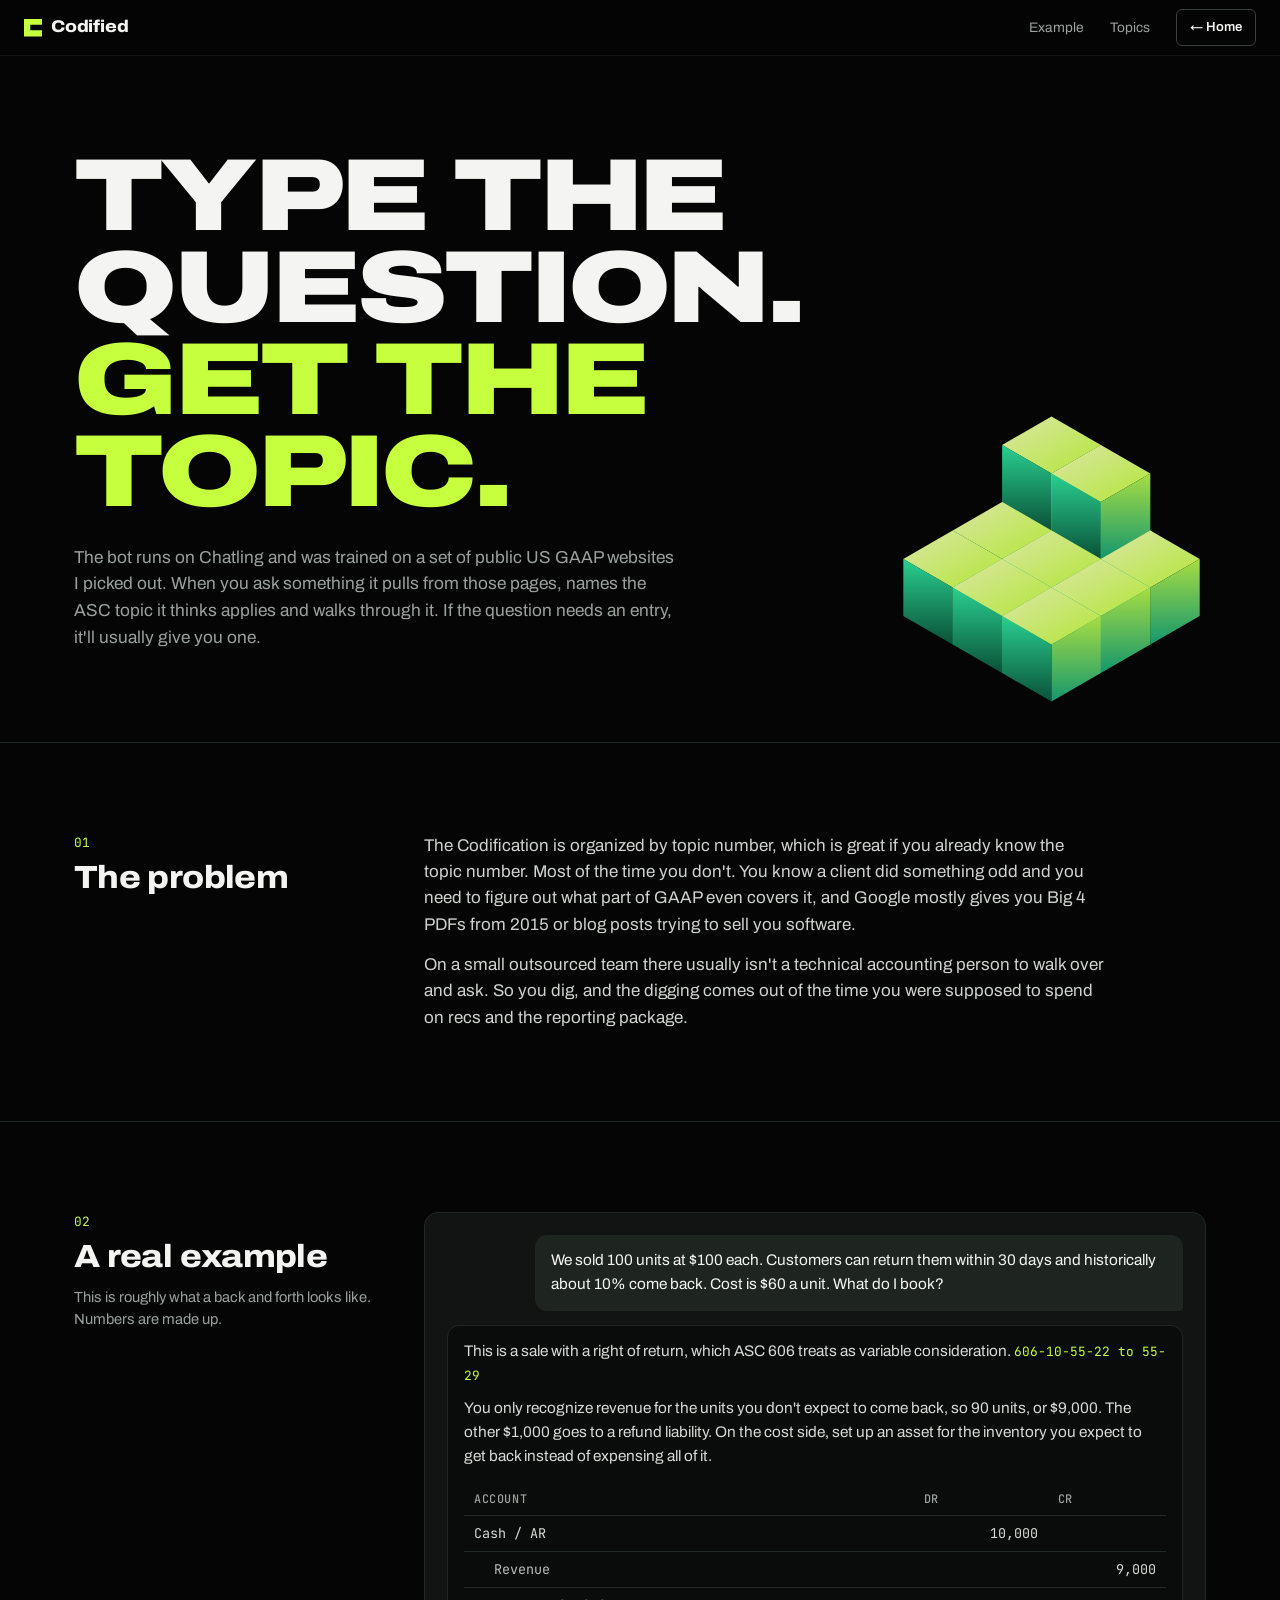
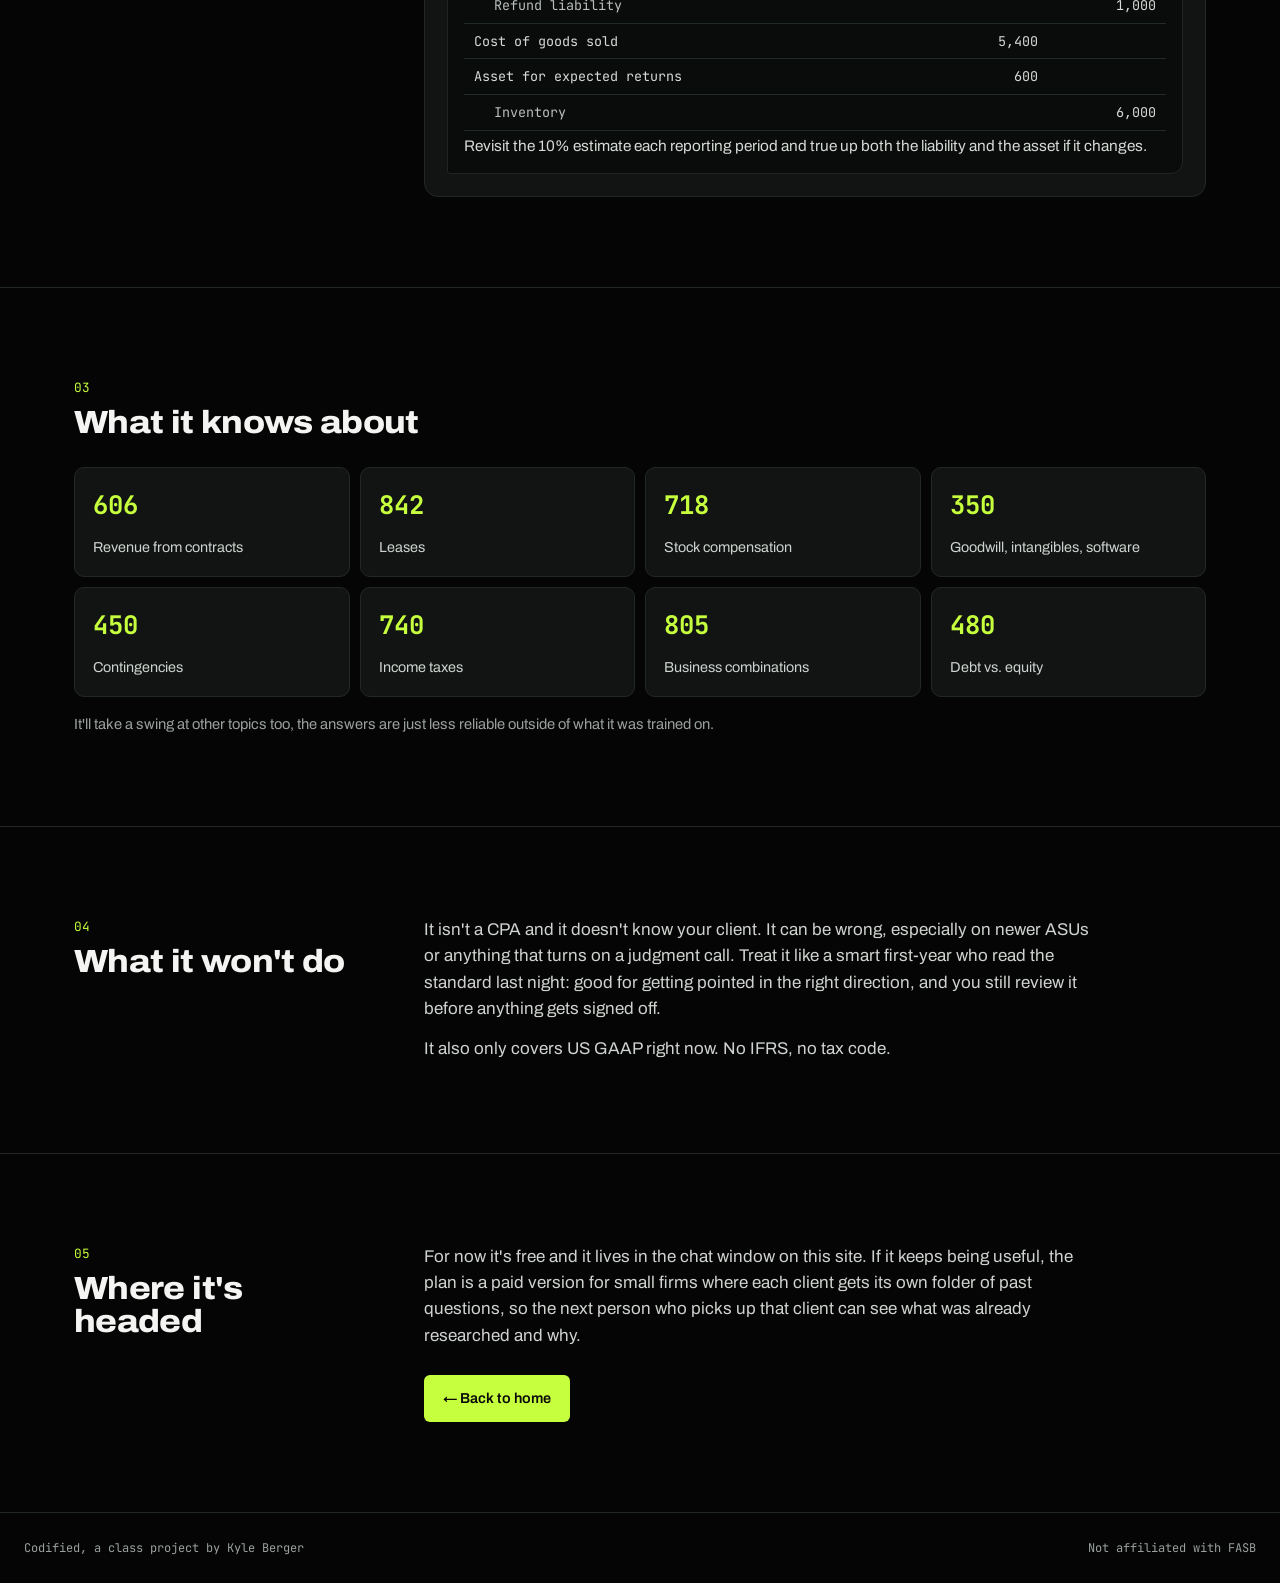
==== commit f16f14dc: "Nudge page 2 graphic" ====
--- a/services.html
+++ b/services.html
@@ -8,7 +8,7 @@
   <link rel="preconnect" href="https://fonts.googleapis.com">
   <link rel="preconnect" href="https://fonts.gstatic.com" crossorigin>
   <link href="https://fonts.googleapis.com/css2?family=Archivo:wdth,wght@62..125,100..900&family=JetBrains+Mono:wght@400;700&display=swap" rel="stylesheet">
-  <link rel="stylesheet" href="style.css?v=3">
+  <link rel="stylesheet" href="style.css?v=6">
 </head>
 <body>
 
@@ -123,7 +123,7 @@
   </footer>
 
   <!-- chatbot -->
-  <script> window.chtlConfig = { chatbotId: "2734689497" } </script>
-  <script async data-id="2734689497" id="chtl-script" type="text/javascript" src="https://chatling.ai/js/embed.js"></script>
+  <script> window.chtlConfig = { chatbotId: "7157746666" } </script>
+  <script async data-id="7157746666" id="chtl-script" type="text/javascript" src="https://chatling.ai/js/embed.js"></script>
 </body>
 </html>
--- a/style.css
+++ b/style.css
@@ -69,7 +69,7 @@
 .hero-foot { display: flex; justify-content: space-between; align-items: flex-end; gap: 30px; flex-wrap: wrap; }
 .hero-foot .tag { font-family: var(--mono); font-size: .78rem; color: var(--lime); text-transform: uppercase; letter-spacing: .06em; margin-bottom: 10px; }
 .hero-foot p { max-width: 460px; color: #d5d8d4; }
-.hero-ctas { display: flex; gap: 10px; }
+.hero-ctas { display: flex; gap: 10px; margin-right: 84px; }
 
 /* glow section */
 .glow { padding: 120px 0 110px; text-align: center; position: relative; overflow: hidden; }
@@ -133,7 +133,7 @@
 .p2-hero { padding: 150px 0 90px; position: relative; overflow: hidden; }
 .p2-hero h1 { font-weight: 900; font-stretch: 125%; text-transform: uppercase; font-size: clamp(2.8rem, 8vw, 7rem); line-height: .9; letter-spacing: -.03em; max-width: 1000px; }
 .p2-hero p { color: var(--dim); max-width: 600px; margin-top: 26px; font-size: 1.08rem; }
-.p2-hero .blocks { position: absolute; right: -40px; top: 90px; width: 420px; opacity: .9; z-index: -1; }
+.p2-hero .blocks { position: absolute; right: -40px; top: 170px; width: 380px; opacity: .9; z-index: -1; }
 
 .sec { padding: 90px 0; border-top: 1px solid var(--line); }
 .sec-grid { display: grid; grid-template-columns: 300px 1fr; gap: 50px; }
@@ -170,7 +170,29 @@
   .nav-links a.hide-sm { display: none; }
   .p2-hero .blocks { display: none; }
   .mega span:last-child { text-align: left; }
+  .mega { font-size: 12.5vw; }
+  .hero-ctas { margin-right: 0; }
+  .glowword { font-size: 30vw; }
 }
 @media (prefers-reduced-motion: reduce) {
   .blocks, .glowword { animation: none; }
 }
+
+/* calculator */
+.calc-head { display: flex; justify-content: space-between; font-size: .7rem; color: #5f6a64; text-transform: uppercase; letter-spacing: .08em; padding: 0 30px 6px 0; }
+.row.edit { align-items: center; gap: 8px; padding: 3px 0; }
+.row.edit input { font: inherit; color: var(--text); background: transparent; border: 1px solid transparent; border-radius: 5px; padding: 4px 6px; }
+.row.edit input:hover { border-color: #2a332e; }
+.row.edit input:focus { outline: none; border-color: var(--lime); background: #0f1311; }
+.row.edit .lbl { flex: 1; min-width: 0; color: var(--dim); }
+.row.edit .m { width: 64px; text-align: right; }
+.row.edit .x { background: none; border: 0; color: #4d5852; font-size: 1.1rem; cursor: pointer; width: 22px; line-height: 1; }
+.row.edit .x:hover { color: #ff6b5b; }
+.add { margin: 8px 0 4px; background: none; border: 1px dashed #2f3833; color: var(--lime); font: inherit; font-size: .82rem; padding: 7px 10px; border-radius: 6px; width: 100%; cursor: pointer; text-align: left; }
+.add:hover { border-color: var(--lime); }
+input.mini { font: inherit; width: 4ch; color: var(--lime); background: #0f1311; border: 1px solid #2a332e; border-radius: 4px; text-align: center; padding: 1px 2px; -moz-appearance: textfield; }
+input.mini:focus { outline: none; border-color: var(--lime); }
+.row.yr .n { color: var(--text); }
+.row.bad .n { color: #ff6b5b; text-shadow: none; }
+.console input[type=number]::-webkit-inner-spin-button, .console input[type=number]::-webkit-outer-spin-button { -webkit-appearance: none; margin: 0; }
+.console input[type=number] { -moz-appearance: textfield; }
